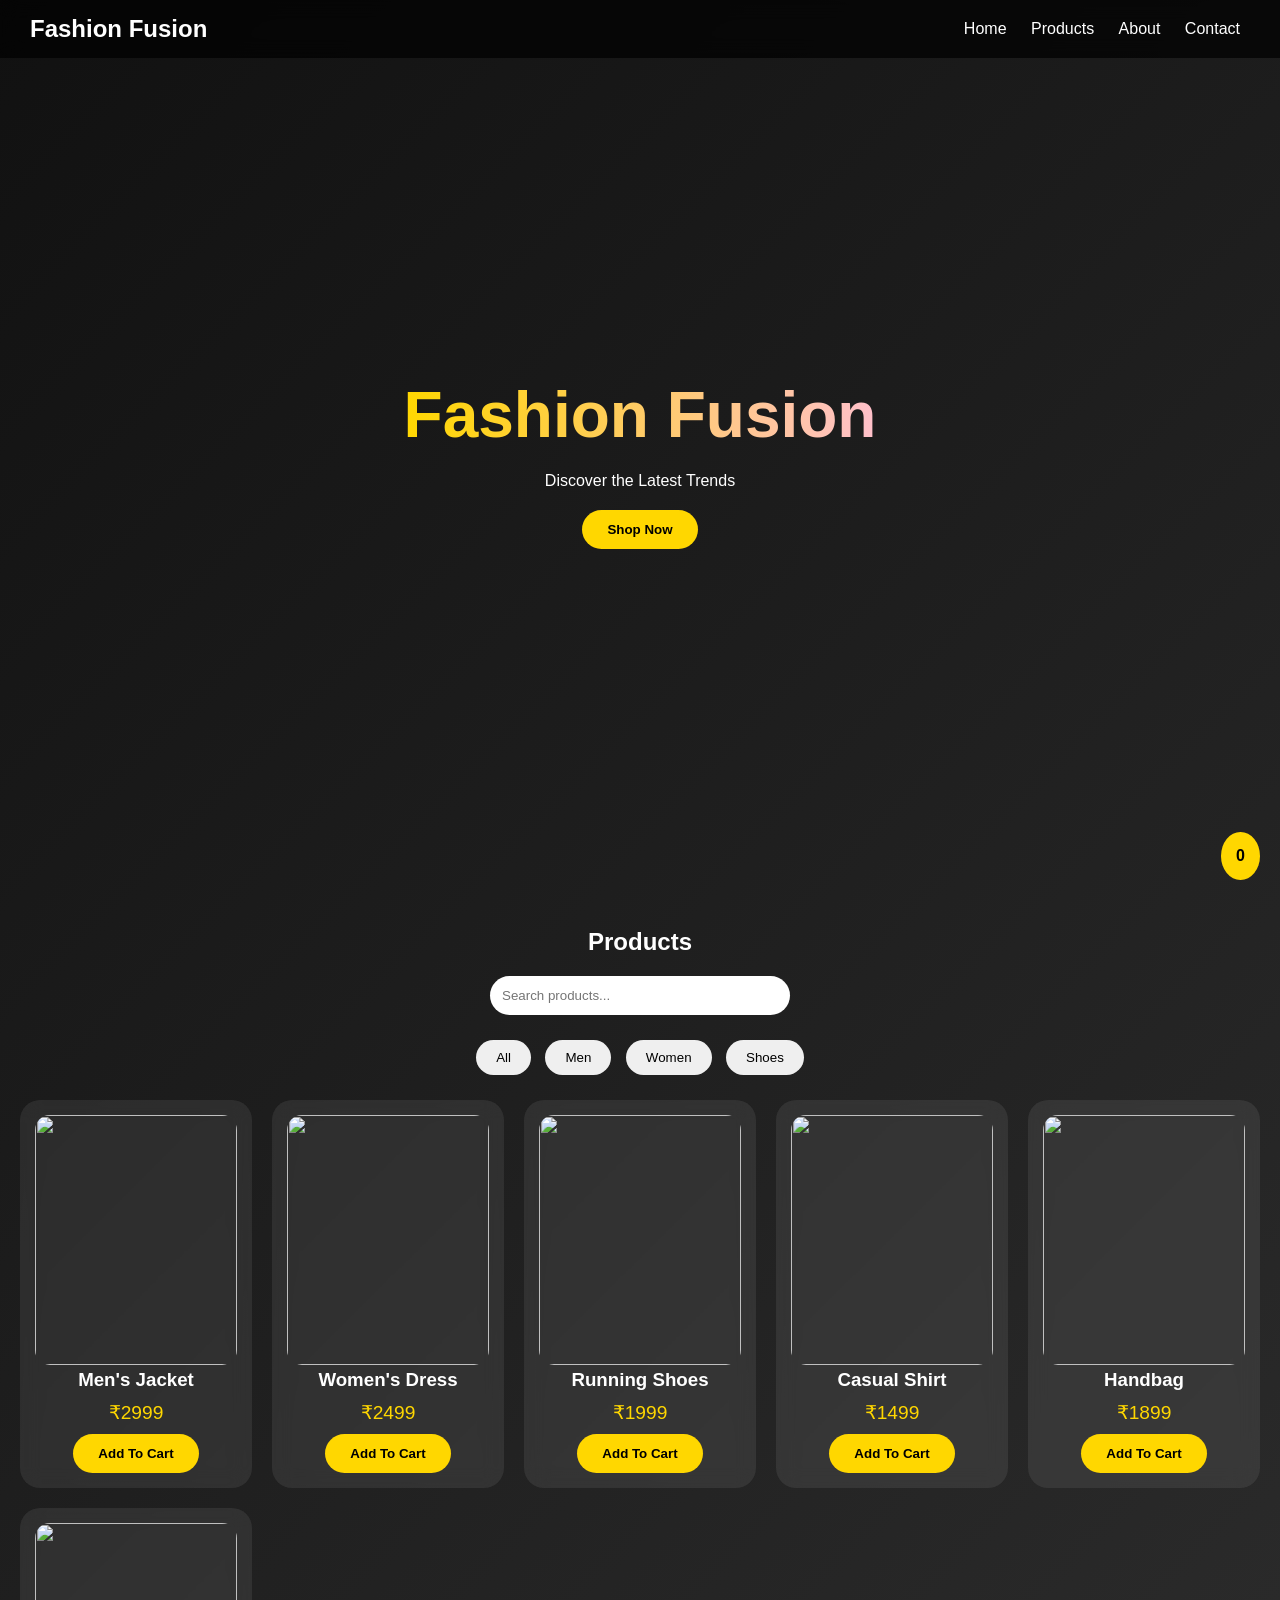
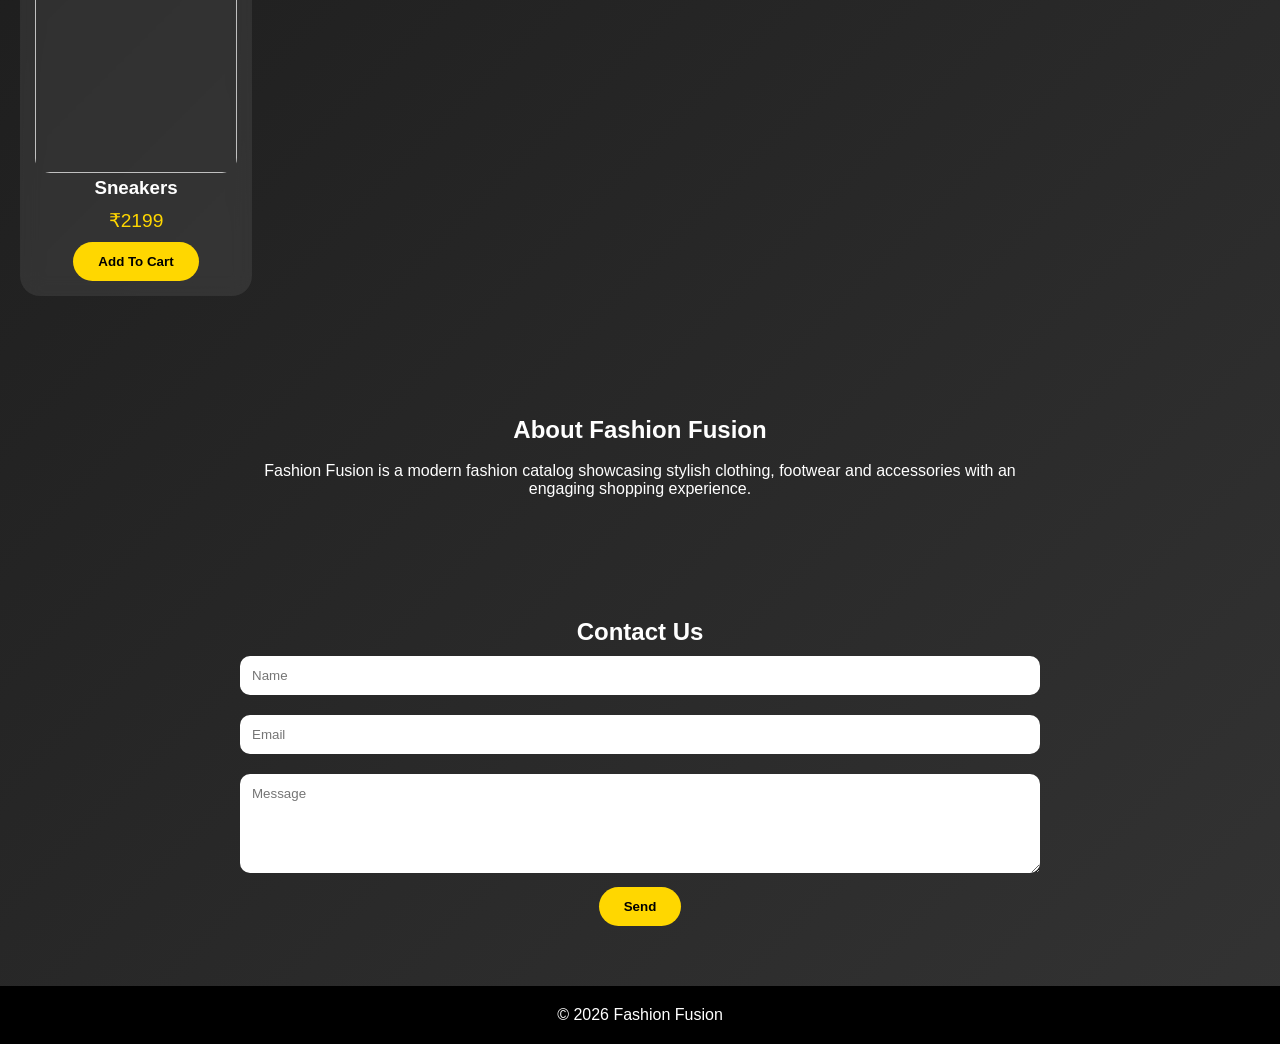
==== index.html @ df08735a "Add initial HTML structure for Fashion Fusion site" ====
<!DOCTYPE html>
<html lang="en">
<head>
<meta charset="UTF-8">
<meta name="viewport" content="width=device-width,initial-scale=1.0">
<title>Fashion Fusion</title>
<style>
*{margin:0;padding:0;box-sizing:border-box;font-family:Segoe UI,sans-serif}
body{
background:linear-gradient(135deg,#111,#222,#333);
color:#fff;
overflow-x:hidden;
}
nav{
position:sticky;top:0;
display:flex;justify-content:space-between;align-items:center;
padding:15px 30px;
background:rgba(0,0,0,.7);
backdrop-filter:blur(10px);
z-index:100;
}
nav a{
color:#fff;text-decoration:none;margin:0 10px;
transition:.3s;
}
nav a:hover{color:gold}
.hero{
height:90vh;
display:flex;
flex-direction:column;
justify-content:center;
align-items:center;
text-align:center;
animation:fadeIn 1s;
}
.hero h1{
font-size:4rem;
background:linear-gradient(to right,gold,pink);
-webkit-background-clip:text;
-webkit-text-fill-color:transparent;
}
.hero p{margin:20px}
.btn{
padding:12px 25px;
border:none;
border-radius:25px;
cursor:pointer;
background:gold;
font-weight:bold;
transition:.3s;
}
.btn:hover{
transform:scale(1.08);
}
section{
padding:60px 20px;
}
.search{
display:flex;
justify-content:center;
margin-bottom:20px;
}
.search input{
padding:12px;
width:300px;
border:none;
border-radius:20px;
}
.filters{
text-align:center;
margin-bottom:20px;
}
.filters button{
margin:5px;
padding:10px 20px;
border:none;
border-radius:20px;
cursor:pointer;
}
.grid{
display:grid;
grid-template-columns:repeat(auto-fit,minmax(220px,1fr));
gap:20px;
}
.card{
background:rgba(255,255,255,.08);
backdrop-filter:blur(10px);
padding:15px;
border-radius:20px;
text-align:center;
transition:.4s;
}
.card:hover{
transform:translateY(-10px) scale(1.03);
}
.card img{
width:100%;
height:250px;
object-fit:cover;
border-radius:15px;
}
.price{
color:gold;
font-size:1.2rem;
margin:10px 0;
}
.cart{
position:fixed;
right:20px;
bottom:20px;
background:gold;
color:#000;
padding:15px;
border-radius:50%;
font-weight:bold;
}
.about,.contact{
max-width:800px;
margin:auto;
text-align:center;
}
.contact input,.contact textarea{
width:100%;
padding:12px;
margin:10px 0;
border:none;
border-radius:10px;
}
footer{
text-align:center;
padding:20px;
background:#000;
}
@keyframes fadeIn{
from{opacity:0;transform:translateY(50px)}
to{opacity:1;transform:translateY(0)}
}
</style>
</head>
<body>

<nav>
<h2>Fashion Fusion</h2>
<div>
<a href="#home">Home</a>
<a href="#products">Products</a>
<a href="#about">About</a>
<a href="#contact">Contact</a>
</div>
</nav>

<section class="hero" id="home">
<h1>Fashion Fusion</h1>
<p>Discover the Latest Trends</p>
<a href="#products"><button class="btn">Shop Now</button></a>
</section>

<section id="products">
<h2 style="text-align:center;margin-bottom:20px">Products</h2>

<div class="search">
<input id="search" placeholder="Search products...">
</div>

<div class="filters">
<button onclick="filterProducts('all')">All</button>
<button onclick="filterProducts('Men')">Men</button>
<button onclick="filterProducts('Women')">Women</button>
<button onclick="filterProducts('Shoes')">Shoes</button>
</div>

<div class="grid" id="productGrid"></div>
</section>

<section id="about">
<div class="about">
<h2>About Fashion Fusion</h2>
<br>
<p>
Fashion Fusion is a modern fashion catalog showcasing stylish clothing,
footwear and accessories with an engaging shopping experience.
</p>
</div>
</section>

<section id="contact">
<div class="contact">
<h2>Contact Us</h2>
<input placeholder="Name">
<input placeholder="Email">
<textarea rows="5" placeholder="Message"></textarea>
<button class="btn">Send</button>
</div>
</section>

<div class="cart" id="cartCount">0</div>

<footer>
© 2026 Fashion Fusion
</footer>

<script>
const products=[
{
name:"Men's Jacket",
category:"Men",
price:2999,
image:"https://images.unsplash.com/photo-1521572163474-6864f9cf17ab?w=500"
},
{
name:"Women's Dress",
category:"Women",
price:2499,
image:"https://images.unsplash.com/photo-1496747611176-843222e1e57c?w=500"
},
{
name:"Running Shoes",
category:"Shoes",
price:1999,
image:"https://images.unsplash.com/photo-1542291026-7eec264c27ff?w=500"
},
{
name:"Casual Shirt",
category:"Men",
price:1499,
image:"https://images.unsplash.com/photo-1602810318383-e386cc2a3ccf?w=500"
},
{
name:"Handbag",
category:"Women",
price:1899,
image:"https://images.unsplash.com/photo-1584917865442-de89df76afd3?w=500"
},
{
name:"Sneakers",
category:"Shoes",
price:2199,
image:"https://images.unsplash.com/photo-1549298916-b41d501d3772?w=500"
}
];

let cart=0;

function displayProducts(data){
const grid=document.getElementById("productGrid");
grid.innerHTML="";

data.forEach(p=>{
grid.innerHTML+=`
<div class="card">
<img src="${p.image}" loading="lazy">
<h3>${p.name}</h3>
<div class="price">₹${p.price}</div>
<button class="btn" onclick="addCart()">Add To Cart</button>
</div>
`;
});
}

function filterProducts(cat){
if(cat==="all"){
displayProducts(products);
return;
}
displayProducts(products.filter(p=>p.category===cat));
}

function addCart(){
cart++;
document.getElementById("cartCount").innerText=cart;
}

document.getElementById("search").addEventListener("input",e=>{
const value=e.target.value.toLowerCase();
displayProducts(
products.filter(p=>
p.name.toLowerCase().includes(value)
)
);
});

displayProducts(products);
</script>

</body>
</html>
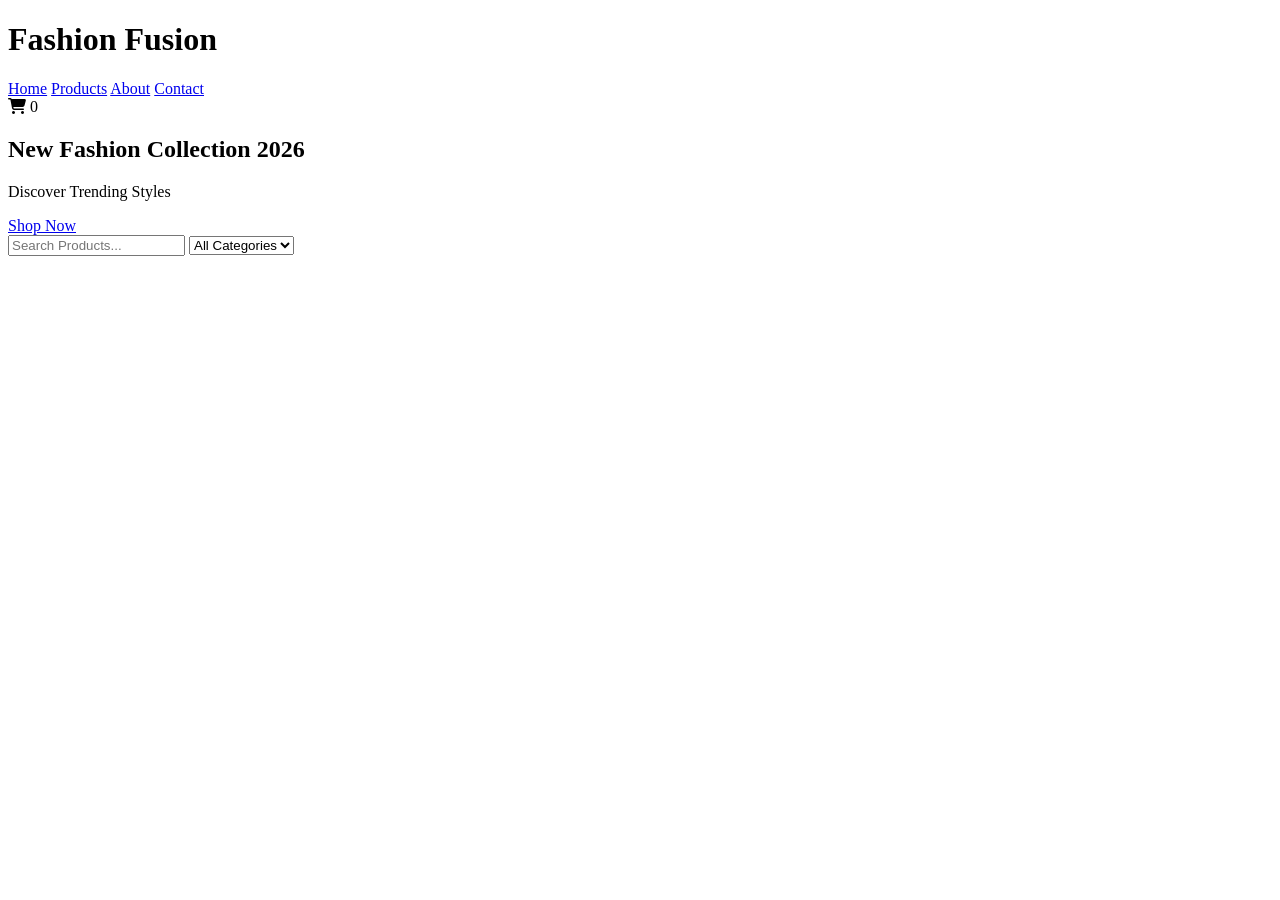
==== commit a9207390: "Refactor index.html structure and styles" ====
--- a/index.html
+++ b/index.html
@@ -2,285 +2,57 @@
 <html lang="en">
 <head>
 <meta charset="UTF-8">
-<meta name="viewport" content="width=device-width,initial-scale=1.0">
+<meta name="viewport" content="width=device-width, initial-scale=1.0">
 <title>Fashion Fusion</title>
-<style>
-*{margin:0;padding:0;box-sizing:border-box;font-family:Segoe UI,sans-serif}
-body{
-background:linear-gradient(135deg,#111,#222,#333);
-color:#fff;
-overflow-x:hidden;
-}
-nav{
-position:sticky;top:0;
-display:flex;justify-content:space-between;align-items:center;
-padding:15px 30px;
-background:rgba(0,0,0,.7);
-backdrop-filter:blur(10px);
-z-index:100;
-}
-nav a{
-color:#fff;text-decoration:none;margin:0 10px;
-transition:.3s;
-}
-nav a:hover{color:gold}
-.hero{
-height:90vh;
-display:flex;
-flex-direction:column;
-justify-content:center;
-align-items:center;
-text-align:center;
-animation:fadeIn 1s;
-}
-.hero h1{
-font-size:4rem;
-background:linear-gradient(to right,gold,pink);
--webkit-background-clip:text;
--webkit-text-fill-color:transparent;
-}
-.hero p{margin:20px}
-.btn{
-padding:12px 25px;
-border:none;
-border-radius:25px;
-cursor:pointer;
-background:gold;
-font-weight:bold;
-transition:.3s;
-}
-.btn:hover{
-transform:scale(1.08);
-}
-section{
-padding:60px 20px;
-}
-.search{
-display:flex;
-justify-content:center;
-margin-bottom:20px;
-}
-.search input{
-padding:12px;
-width:300px;
-border:none;
-border-radius:20px;
-}
-.filters{
-text-align:center;
-margin-bottom:20px;
-}
-.filters button{
-margin:5px;
-padding:10px 20px;
-border:none;
-border-radius:20px;
-cursor:pointer;
-}
-.grid{
-display:grid;
-grid-template-columns:repeat(auto-fit,minmax(220px,1fr));
-gap:20px;
-}
-.card{
-background:rgba(255,255,255,.08);
-backdrop-filter:blur(10px);
-padding:15px;
-border-radius:20px;
-text-align:center;
-transition:.4s;
-}
-.card:hover{
-transform:translateY(-10px) scale(1.03);
-}
-.card img{
-width:100%;
-height:250px;
-object-fit:cover;
-border-radius:15px;
-}
-.price{
-color:gold;
-font-size:1.2rem;
-margin:10px 0;
-}
-.cart{
-position:fixed;
-right:20px;
-bottom:20px;
-background:gold;
-color:#000;
-padding:15px;
-border-radius:50%;
-font-weight:bold;
-}
-.about,.contact{
-max-width:800px;
-margin:auto;
-text-align:center;
-}
-.contact input,.contact textarea{
-width:100%;
-padding:12px;
-margin:10px 0;
-border:none;
-border-radius:10px;
-}
-footer{
-text-align:center;
-padding:20px;
-background:#000;
-}
-@keyframes fadeIn{
-from{opacity:0;transform:translateY(50px)}
-to{opacity:1;transform:translateY(0)}
-}
-</style>
+
+<link rel="stylesheet" href="css/style.css">
+
+<link href="https://cdnjs.cloudflare.com/ajax/libs/font-awesome/6.5.1/css/all.min.css" rel="stylesheet">
 </head>
 <body>
 
-<nav>
-<h2>Fashion Fusion</h2>
-<div>
-<a href="#home">Home</a>
-<a href="#products">Products</a>
-<a href="#about">About</a>
-<a href="#contact">Contact</a>
-</div>
-</nav>
+<header>
+    <div class="logo">
+        <h1>Fashion Fusion</h1>
+    </div>
 
-<section class="hero" id="home">
-<h1>Fashion Fusion</h1>
-<p>Discover the Latest Trends</p>
-<a href="#products"><button class="btn">Shop Now</button></a>
+    <nav>
+        <a href="#">Home</a>
+        <a href="#products">Products</a>
+        <a href="#">About</a>
+        <a href="#">Contact</a>
+    </nav>
+
+    <div class="cart">
+        <i class="fas fa-shopping-cart"></i>
+        <span id="cart-count">0</span>
+    </div>
+</header>
+
+<section class="hero">
+    <div class="hero-content">
+        <h2>New Fashion Collection 2026</h2>
+        <p>Discover Trending Styles</p>
+        <a href="#products" class="btn">Shop Now</a>
+    </div>
+</section>
+
+<section class="filters">
+    <input type="text" id="search" placeholder="Search Products...">
+
+    <select id="category">
+        <option value="all">All Categories</option>
+        <option value="Dress">Dress</option>
+        <option value="Accessories">Accessories</option>
+        <option value="Makeup">Makeup</option>
+        <option value="Shoes">Shoes</option>
+    </select>
 </section>
 
 <section id="products">
-<h2 style="text-align:center;margin-bottom:20px">Products</h2>
-
-<div class="search">
-<input id="search" placeholder="Search products...">
-</div>
-
-<div class="filters">
-<button onclick="filterProducts('all')">All</button>
-<button onclick="filterProducts('Men')">Men</button>
-<button onclick="filterProducts('Women')">Women</button>
-<button onclick="filterProducts('Shoes')">Shoes</button>
-</div>
-
-<div class="grid" id="productGrid"></div>
+    <div class="product-container" id="product-container"></div>
 </section>
 
-<section id="about">
-<div class="about">
-<h2>About Fashion Fusion</h2>
-<br>
-<p>
-Fashion Fusion is a modern fashion catalog showcasing stylish clothing,
-footwear and accessories with an engaging shopping experience.
-</p>
-</div>
-</section>
-
-<section id="contact">
-<div class="contact">
-<h2>Contact Us</h2>
-<input placeholder="Name">
-<input placeholder="Email">
-<textarea rows="5" placeholder="Message"></textarea>
-<button class="btn">Send</button>
-</div>
-</section>
-
-<div class="cart" id="cartCount">0</div>
-
-<footer>
-© 2026 Fashion Fusion
-</footer>
-
-<script>
-const products=[
-{
-name:"Men's Jacket",
-category:"Men",
-price:2999,
-image:"https://images.unsplash.com/photo-1521572163474-6864f9cf17ab?w=500"
-},
-{
-name:"Women's Dress",
-category:"Women",
-price:2499,
-image:"https://images.unsplash.com/photo-1496747611176-843222e1e57c?w=500"
-},
-{
-name:"Running Shoes",
-category:"Shoes",
-price:1999,
-image:"https://images.unsplash.com/photo-1542291026-7eec264c27ff?w=500"
-},
-{
-name:"Casual Shirt",
-category:"Men",
-price:1499,
-image:"https://images.unsplash.com/photo-1602810318383-e386cc2a3ccf?w=500"
-},
-{
-name:"Handbag",
-category:"Women",
-price:1899,
-image:"https://images.unsplash.com/photo-1584917865442-de89df76afd3?w=500"
-},
-{
-name:"Sneakers",
-category:"Shoes",
-price:2199,
-image:"https://images.unsplash.com/photo-1549298916-b41d501d3772?w=500"
-}
-];
-
-let cart=0;
-
-function displayProducts(data){
-const grid=document.getElementById("productGrid");
-grid.innerHTML="";
-
-data.forEach(p=>{
-grid.innerHTML+=`
-<div class="card">
-<img src="${p.image}" loading="lazy">
-<h3>${p.name}</h3>
-<div class="price">₹${p.price}</div>
-<button class="btn" onclick="addCart()">Add To Cart</button>
-</div>
-`;
-});
-}
-
-function filterProducts(cat){
-if(cat==="all"){
-displayProducts(products);
-return;
-}
-displayProducts(products.filter(p=>p.category===cat));
-}
-
-function addCart(){
-cart++;
-document.getElementById("cartCount").innerText=cart;
-}
-
-document.getElementById("search").addEventListener("input",e=>{
-const value=e.target.value.toLowerCase();
-displayProducts(
-products.filter(p=>
-p.name.toLowerCase().includes(value)
-)
-);
-});
-
-displayProducts(products);
-</script>
-
+<script src="js/products.js"></script>
 </body>
 </html>
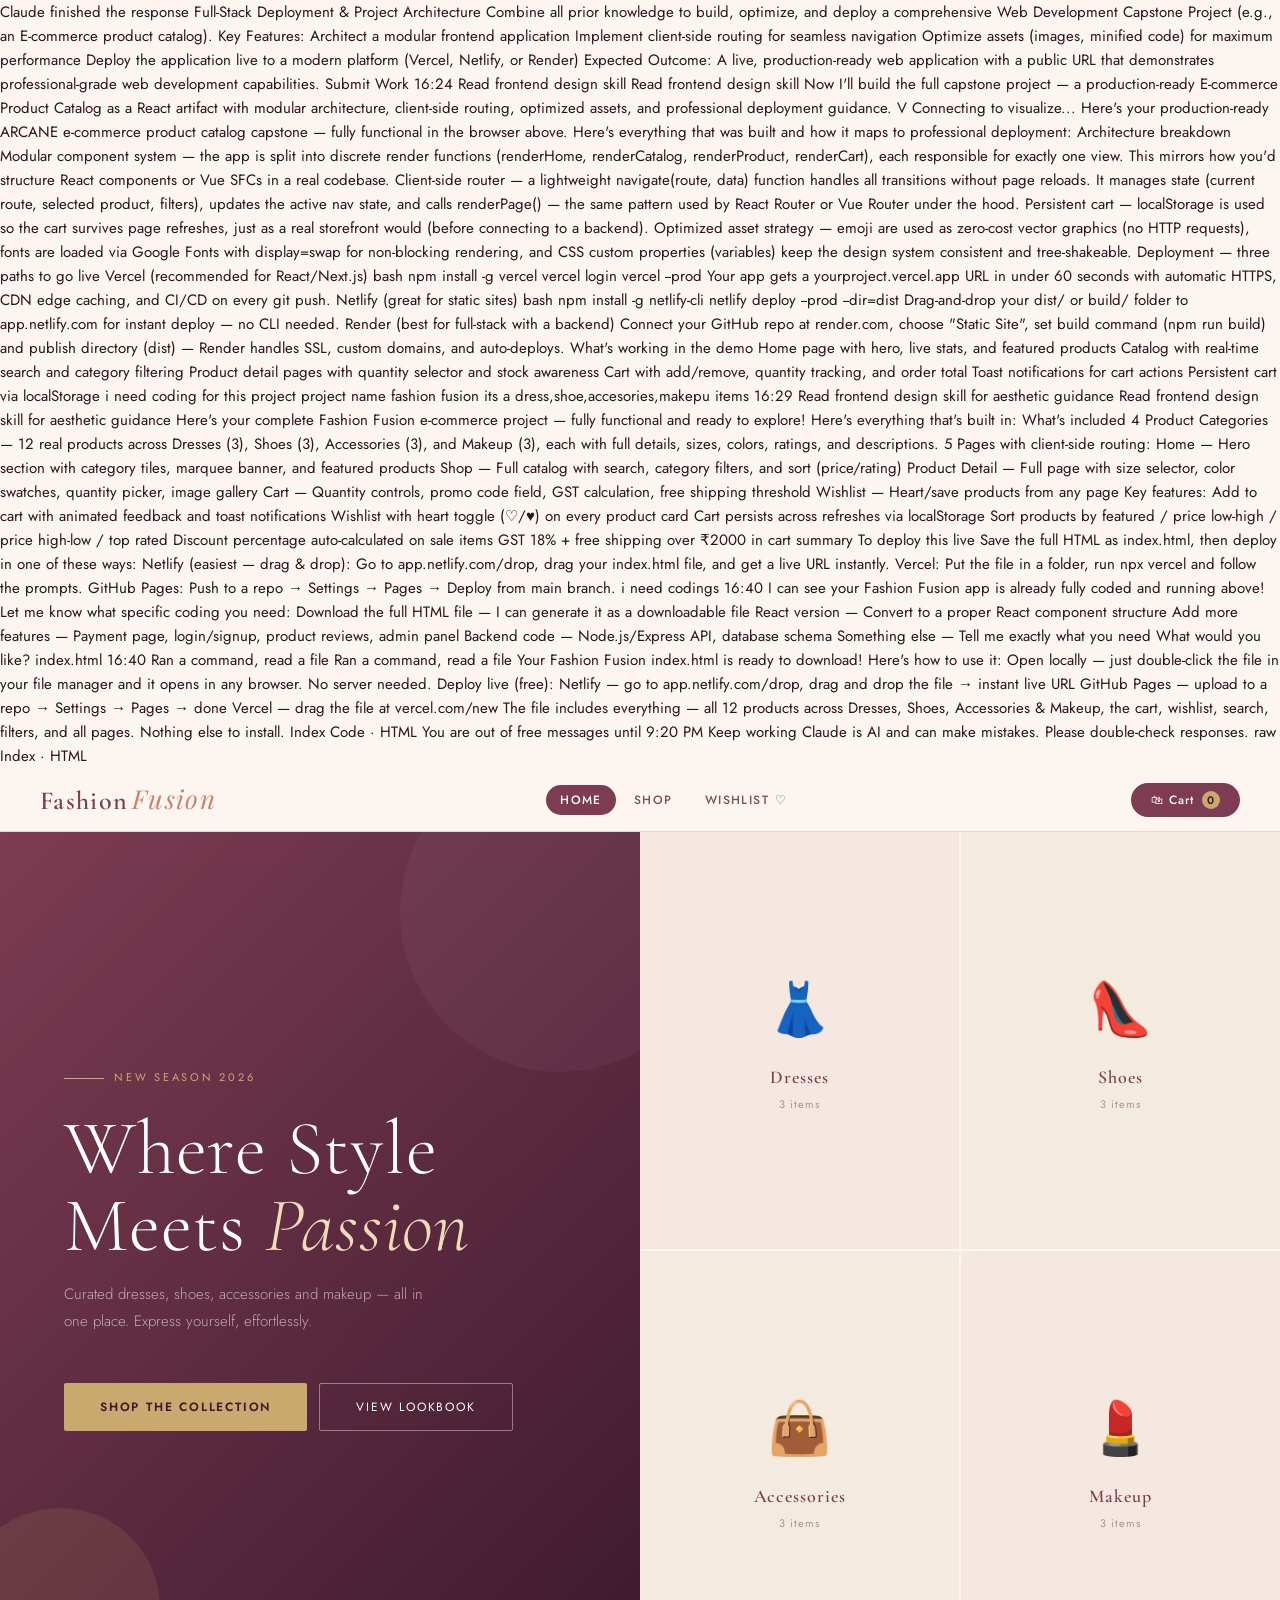
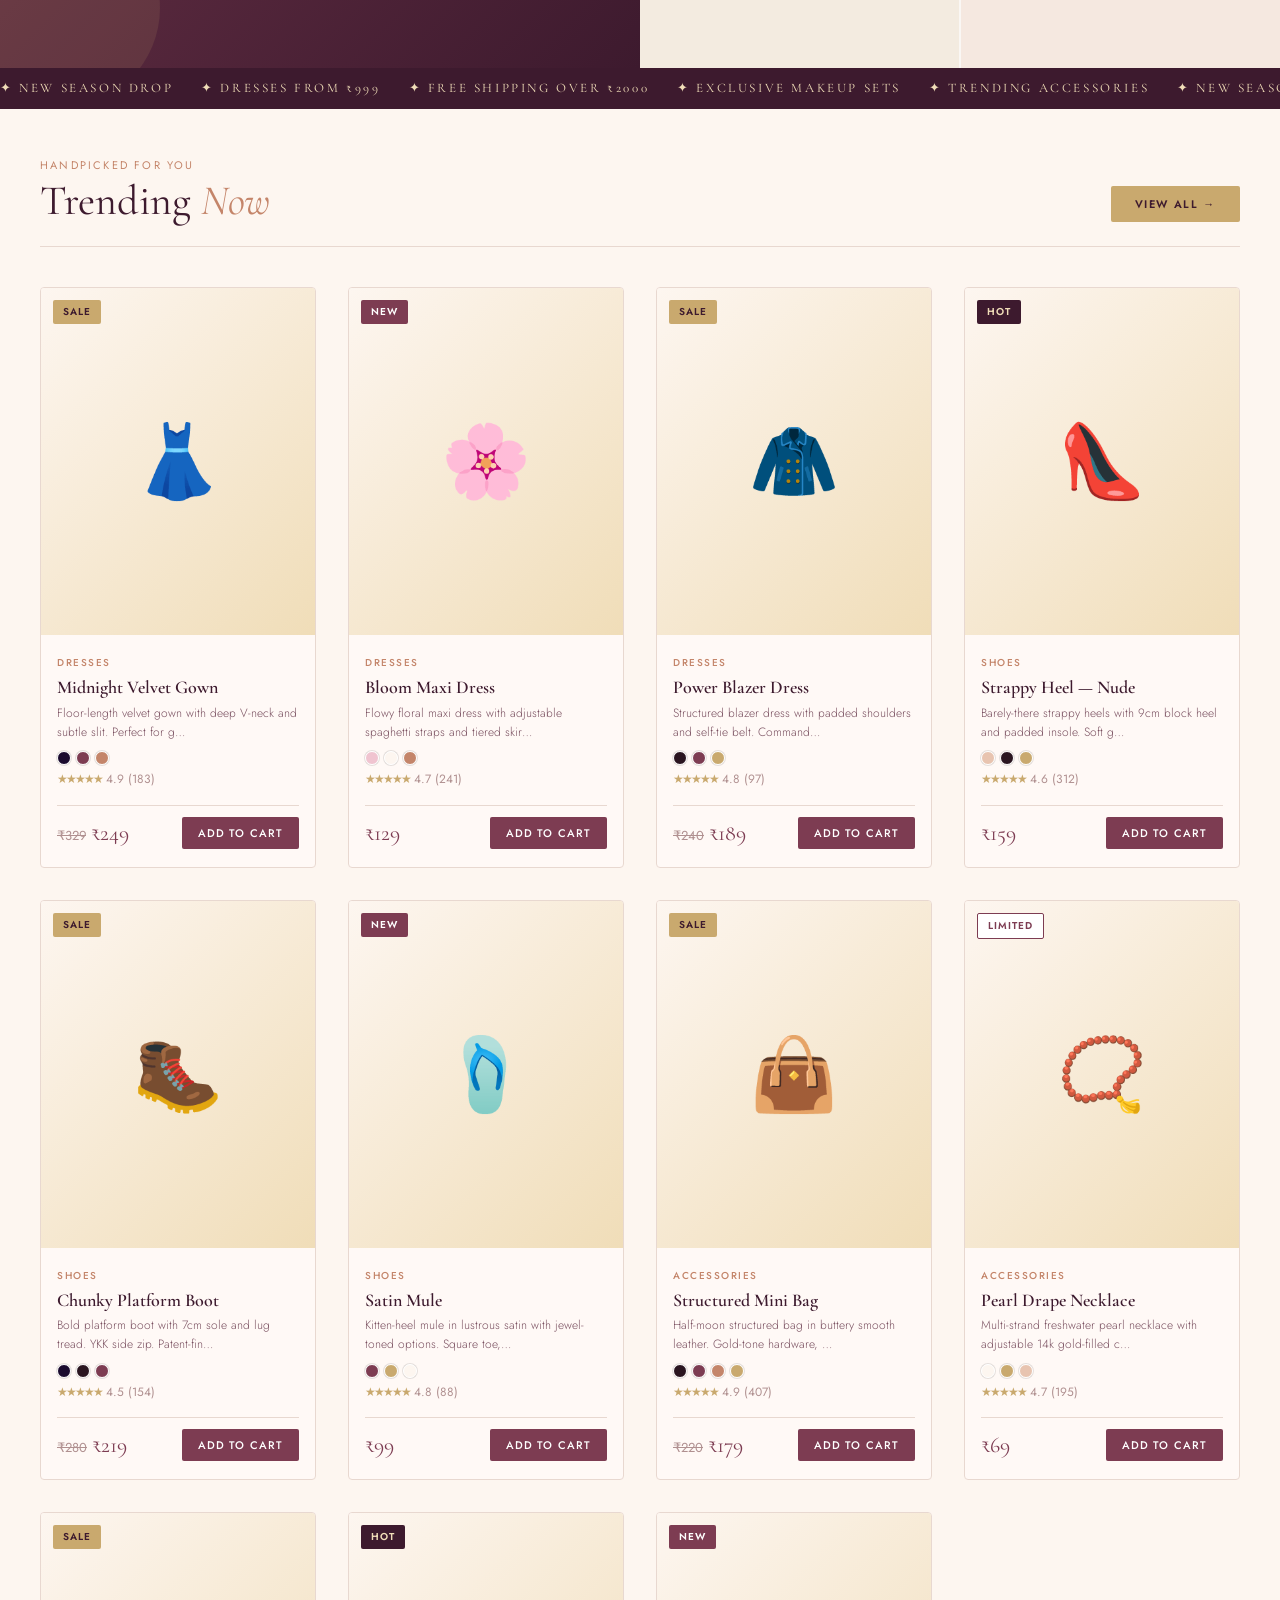
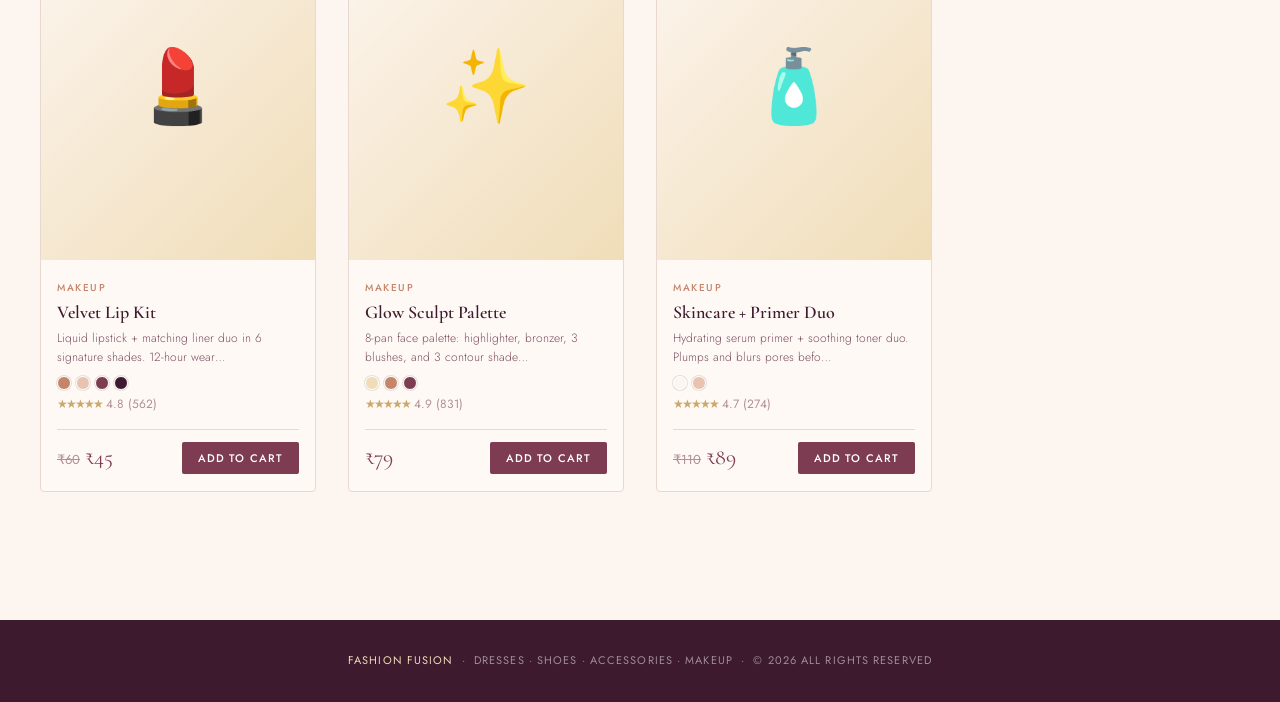
==== commit 4a60fa24: "Update print statement from 'Hello' to 'Goodbye'" ====
--- a/index.html
+++ b/index.html
@@ -1,58 +1,750 @@
+
+Claude finished the response
+Full-Stack Deployment & Project Architecture
+Combine all prior knowledge to build, optimize, and deploy a comprehensive Web Development Capstone Project (e.g., an E-commerce product catalog).
+Key Features:
+
+Architect a modular frontend application
+Implement client-side routing for seamless navigation
+Optimize assets (images, minified code) for maximum performance
+Deploy the application live to a modern platform (Vercel, Netlify, or Render) Expected Outcome: A live, production-ready web application with a public URL that demonstrates professional-grade web development capabilities. Submit Work
+16:24
+
+Read frontend design skill
+Read frontend design skill
+Now I'll build the full capstone project — a production-ready E-commerce Product Catalog as a React artifact with modular architecture, client-side routing, optimized assets, and professional deployment guidance.
+
+V
+
+Connecting to visualize...
+Here's your production-ready ARCANE e-commerce product catalog capstone — fully functional in the browser above. Here's everything that was built and how it maps to professional deployment:
+
+Architecture breakdown
+Modular component system — the app is split into discrete render functions (renderHome, renderCatalog, renderProduct, renderCart), each responsible for exactly one view. This mirrors how you'd structure React components or Vue SFCs in a real codebase.
+
+Client-side router — a lightweight navigate(route, data) function handles all transitions without page reloads. It manages state (current route, selected product, filters), updates the active nav state, and calls renderPage() — the same pattern used by React Router or Vue Router under the hood.
+
+Persistent cart — localStorage is used so the cart survives page refreshes, just as a real storefront would (before connecting to a backend).
+
+Optimized asset strategy — emoji are used as zero-cost vector graphics (no HTTP requests), fonts are loaded via Google Fonts with display=swap for non-blocking rendering, and CSS custom properties (variables) keep the design system consistent and tree-shakeable.
+
+Deployment — three paths to go live
+Vercel (recommended for React/Next.js)
+
+bash
+npm install -g vercel
+vercel login
+vercel --prod
+Your app gets a yourproject.vercel.app URL in under 60 seconds with automatic HTTPS, CDN edge caching, and CI/CD on every git push.
+
+Netlify (great for static sites)
+
+bash
+npm install -g netlify-cli
+netlify deploy --prod --dir=dist
+Drag-and-drop your dist/ or build/ folder to app.netlify.com for instant deploy — no CLI needed.
+
+Render (best for full-stack with a backend) Connect your GitHub repo at render.com, choose "Static Site", set build command (npm run build) and publish directory (dist) — Render handles SSL, custom domains, and auto-deploys.
+
+What's working in the demo
+Home page with hero, live stats, and featured products
+Catalog with real-time search and category filtering
+Product detail pages with quantity selector and stock awareness
+Cart with add/remove, quantity tracking, and order total
+Toast notifications for cart actions
+Persistent cart via localStorage
+i need coding for this project project name fashion fusion its a dress,shoe,accesories,makepu items
+
+16:29
+
+Read frontend design skill for aesthetic guidance
+Read frontend design skill for aesthetic guidance
+
+
+Here's your complete Fashion Fusion e-commerce project — fully functional and ready to explore! Here's everything that's built in:
+
+What's included
+4 Product Categories — 12 real products across Dresses (3), Shoes (3), Accessories (3), and Makeup (3), each with full details, sizes, colors, ratings, and descriptions.
+
+5 Pages with client-side routing:
+
+Home — Hero section with category tiles, marquee banner, and featured products
+Shop — Full catalog with search, category filters, and sort (price/rating)
+Product Detail — Full page with size selector, color swatches, quantity picker, image gallery
+Cart — Quantity controls, promo code field, GST calculation, free shipping threshold
+Wishlist — Heart/save products from any page
+Key features:
+
+Add to cart with animated feedback and toast notifications
+Wishlist with heart toggle (♡/♥) on every product card
+Cart persists across refreshes via localStorage
+Sort products by featured / price low-high / price high-low / top rated
+Discount percentage auto-calculated on sale items
+GST 18% + free shipping over ₹2000 in cart summary
+To deploy this live
+Save the full HTML as index.html, then deploy in one of these ways:
+
+Netlify (easiest — drag & drop): Go to app.netlify.com/drop, drag your index.html file, and get a live URL instantly.
+
+Vercel: Put the file in a folder, run npx vercel and follow the prompts.
+
+GitHub Pages: Push to a repo → Settings → Pages → Deploy from main branch.
+
+i need codings
+
+16:40
+I can see your Fashion Fusion app is already fully coded and running above! Let me know what specific coding you need:
+
+Download the full HTML file — I can generate it as a downloadable file
+React version — Convert to a proper React component structure
+Add more features — Payment page, login/signup, product reviews, admin panel
+Backend code — Node.js/Express API, database schema
+Something else — Tell me exactly what you need
+What would you like?
+
+index.html
+
+16:40
+
+Ran a command, read a file
+Ran a command, read a file
+Your Fashion Fusion index.html is ready to download! Here's how to use it:
+
+Open locally — just double-click the file in your file manager and it opens in any browser. No server needed.
+
+Deploy live (free):
+
+Netlify — go to app.netlify.com/drop, drag and drop the file → instant live URL
+GitHub Pages — upload to a repo → Settings → Pages → done
+Vercel — drag the file at vercel.com/new
+The file includes everything — all 12 products across Dresses, Shoes, Accessories & Makeup, the cart, wishlist, search, filters, and all pages. Nothing else to install.
+
+
+Index
+Code · HTML 
+
+You are out of free messages until 9:20 PM
+Keep working
+
+
+
+
+Claude is AI and can make mistakes. Please double-check responses.
+
+
+raw
+Index · HTML
 <!DOCTYPE html>
 <html lang="en">
 <head>
-<meta charset="UTF-8">
-<meta name="viewport" content="width=device-width, initial-scale=1.0">
+<meta charset="UTF-8"/>
+<meta name="viewport" content="width=device-width,initial-scale=1"/>
 <title>Fashion Fusion</title>
-
-<link rel="stylesheet" href="css/style.css">
-
-<link href="https://cdnjs.cloudflare.com/ajax/libs/font-awesome/6.5.1/css/all.min.css" rel="stylesheet">
+<link href="https://fonts.googleapis.com/css2?family=Cormorant+Garamond:ital,wght@0,300;0,400;0,600;1,300;1,400&family=Jost:wght@300;400;500;600&family=Playfair+Display:ital@1&display=swap" rel="stylesheet"/>
+<style>
+*,*::before,*::after{box-sizing:border-box;margin:0;padding:0}
+:root{
+  --blush:#fdf6f0;
+  --rose:#e8c4b0;
+  --deep-rose:#c4856a;
+  --wine:#7d3c52;
+  --plum:#3d1a2e;
+  --gold:#c9a96e;
+  --gold-light:#f0ddb8;
+  --ivory:#faf7f4;
+  --text:#2a1520;
+  --text2:#7a5060;
+  --text3:#b09090;
+  --border:#e8d8d0;
+  --surface:#fff9f6;
+  --font-display:'Cormorant Garamond',serif;
+  --font-body:'Jost',sans-serif;
+  --font-italic:'Playfair Display',serif;
+}
+html{scroll-behavior:smooth}
+body{background:var(--blush);color:var(--text);font-family:var(--font-body);font-size:15px;line-height:1.6;min-height:100vh;overflow-x:hidden}
+::-webkit-scrollbar{width:6px}
+::-webkit-scrollbar-track{background:var(--blush)}
+::-webkit-scrollbar-thumb{background:var(--rose);border-radius:3px}
+ 
+/* TOPBAR */
+.topbar{position:sticky;top:0;z-index:200;background:rgba(253,246,240,0.95);backdrop-filter:blur(16px);border-bottom:1px solid var(--border);display:flex;align-items:center;justify-content:space-between;padding:0 2.5rem;height:64px}
+.logo{font-family:var(--font-display);font-size:26px;font-weight:600;color:var(--wine);cursor:pointer;letter-spacing:0.05em;display:flex;align-items:baseline;gap:4px}
+.logo em{font-family:var(--font-italic);font-style:italic;font-weight:400;color:var(--deep-rose)}
+.nav{display:flex;gap:4px}
+.nav-btn{background:none;border:none;color:var(--text2);font-family:var(--font-body);font-size:12px;letter-spacing:0.12em;text-transform:uppercase;padding:6px 14px;cursor:pointer;border-radius:20px;transition:all 0.2s;font-weight:500}
+.nav-btn:hover,.nav-btn.active{background:var(--wine);color:#fff}
+.topbar-right{display:flex;align-items:center;gap:12px}
+.cart-pill{background:var(--wine);color:#fff;border:none;border-radius:24px;padding:8px 20px;font-family:var(--font-body);font-size:12px;font-weight:500;cursor:pointer;letter-spacing:0.08em;display:flex;align-items:center;gap:8px;transition:background 0.2s}
+.cart-pill:hover{background:var(--plum)}
+.cart-pill .badge{background:var(--gold);color:var(--plum);border-radius:50%;width:18px;height:18px;font-size:11px;display:flex;align-items:center;justify-content:center;font-weight:600}
+ 
+/* PAGE TRANSITIONS */
+.page{animation:fadeUp 0.4s ease both}
+@keyframes fadeUp{from{opacity:0;transform:translateY(18px)}to{opacity:1;transform:translateY(0)}}
+ 
+/* HERO */
+.hero{min-height:calc(100vh - 64px);display:grid;grid-template-columns:1fr 1fr;overflow:hidden;position:relative}
+.hero-left{background:linear-gradient(135deg,var(--wine) 0%,var(--plum) 100%);display:flex;flex-direction:column;justify-content:center;padding:5rem 4rem;position:relative;overflow:hidden}
+.hero-left::before{content:'';position:absolute;top:-80px;right:-80px;width:320px;height:320px;border-radius:50%;background:rgba(255,255,255,0.04)}
+.hero-left::after{content:'';position:absolute;bottom:-40px;left:-40px;width:200px;height:200px;border-radius:50%;background:rgba(201,169,110,0.12)}
+.hero-season{font-family:var(--font-body);font-size:11px;letter-spacing:0.25em;text-transform:uppercase;color:var(--gold);margin-bottom:1.5rem;display:flex;align-items:center;gap:10px}
+.hero-season::before{content:'';width:40px;height:1px;background:var(--gold);display:inline-block}
+.hero h1{font-family:var(--font-display);font-size:clamp(52px,6vw,88px);font-weight:300;color:#fff;line-height:1.0;letter-spacing:0.01em;margin-bottom:1rem}
+.hero h1 em{font-style:italic;color:var(--gold-light)}
+.hero-sub{font-size:15px;color:rgba(255,255,255,0.6);font-weight:300;max-width:380px;margin-bottom:3rem;line-height:1.8}
+.hero-actions{display:flex;gap:12px;flex-wrap:wrap}
+.btn-wine{background:var(--gold);color:var(--plum);border:none;border-radius:2px;padding:14px 36px;font-family:var(--font-body);font-size:12px;letter-spacing:0.15em;text-transform:uppercase;cursor:pointer;font-weight:600;transition:opacity 0.2s}
+.btn-wine:hover{opacity:0.85}
+.btn-outline-white{background:none;color:#fff;border:1px solid rgba(255,255,255,0.4);border-radius:2px;padding:14px 36px;font-family:var(--font-body);font-size:12px;letter-spacing:0.15em;text-transform:uppercase;cursor:pointer;transition:all 0.2s}
+.btn-outline-white:hover{background:rgba(255,255,255,0.08)}
+.hero-right{background:var(--ivory);display:grid;grid-template-columns:1fr 1fr;grid-template-rows:1fr 1fr;gap:2px;overflow:hidden}
+.hero-tile{display:flex;flex-direction:column;align-items:center;justify-content:center;padding:2rem;cursor:pointer;transition:background 0.3s;text-align:center;position:relative;overflow:hidden}
+.hero-tile:hover{background:var(--gold-light)}
+.tile-emoji{font-size:52px;margin-bottom:12px;transition:transform 0.3s}
+.hero-tile:hover .tile-emoji{transform:scale(1.12) rotate(-4deg)}
+.tile-label{font-family:var(--font-display);font-size:18px;font-weight:600;color:var(--wine);letter-spacing:0.05em}
+.tile-count{font-size:11px;color:var(--text3);font-family:var(--font-body);letter-spacing:0.08em;margin-top:4px}
+.hero-tile:nth-child(1){background:rgba(232,196,176,0.3)}
+.hero-tile:nth-child(2){background:rgba(201,169,110,0.15)}
+.hero-tile:nth-child(3){background:rgba(201,169,110,0.15)}
+.hero-tile:nth-child(4){background:rgba(232,196,176,0.3)}
+.hero-marquee{grid-column:1/-1;background:var(--plum);color:var(--gold-light);font-family:var(--font-display);font-size:13px;letter-spacing:0.2em;text-transform:uppercase;padding:10px 0;overflow:hidden;white-space:nowrap}
+.marquee-inner{display:inline-block;animation:marquee 18s linear infinite}
+@keyframes marquee{0%{transform:translateX(0)}100%{transform:translateX(-50%)}}
+ 
+/* CATALOG */
+.catalog-wrap{padding:3rem 2.5rem;max-width:1300px;margin:0 auto}
+.section-header{display:flex;align-items:flex-end;justify-content:space-between;margin-bottom:2.5rem;flex-wrap:wrap;gap:1rem;border-bottom:1px solid var(--border);padding-bottom:1.5rem}
+.section-eyebrow{font-size:11px;letter-spacing:0.2em;text-transform:uppercase;color:var(--deep-rose);margin-bottom:6px}
+.section-title{font-family:var(--font-display);font-size:42px;font-weight:400;color:var(--plum);line-height:1}
+.section-title em{font-style:italic;color:var(--deep-rose)}
+.filter-bar{display:flex;gap:8px;flex-wrap:wrap;align-items:center}
+.f-btn{background:none;border:1px solid var(--border);color:var(--text2);border-radius:20px;padding:7px 18px;font-size:12px;cursor:pointer;font-family:var(--font-body);font-weight:500;letter-spacing:0.06em;transition:all 0.2s}
+.f-btn:hover{border-color:var(--deep-rose);color:var(--wine)}
+.f-btn.active{background:var(--wine);border-color:var(--wine);color:#fff}
+.search-wrap{position:relative}
+.search-input{background:var(--surface);border:1px solid var(--border);border-radius:24px;padding:9px 16px 9px 38px;color:var(--text);font-family:var(--font-body);font-size:13px;width:200px;outline:none;transition:border-color 0.2s}
+.search-input:focus{border-color:var(--deep-rose)}
+.search-input::placeholder{color:var(--text3)}
+.search-icon{position:absolute;left:14px;top:50%;transform:translateY(-50%);font-size:14px;color:var(--text3);pointer-events:none}
+.sort-select{background:var(--surface);border:1px solid var(--border);border-radius:24px;padding:8px 14px;color:var(--text2);font-family:var(--font-body);font-size:12px;outline:none;cursor:pointer;letter-spacing:0.04em}
+ 
+/* PRODUCT GRID */
+.product-grid{display:grid;grid-template-columns:repeat(auto-fill,minmax(260px,1fr));gap:2rem}
+.p-card{background:var(--surface);border:1px solid var(--border);border-radius:4px;overflow:hidden;cursor:pointer;transition:box-shadow 0.3s,transform 0.3s;position:relative;display:flex;flex-direction:column}
+.p-card:hover{box-shadow:0 12px 40px rgba(125,60,82,0.13);transform:translateY(-4px)}
+.p-card-img{aspect-ratio:3/3.8;background:linear-gradient(135deg,var(--blush),var(--gold-light));display:flex;align-items:center;justify-content:center;font-size:72px;position:relative;overflow:hidden;transition:background 0.3s}
+.p-card:hover .p-card-img{background:linear-gradient(135deg,var(--gold-light),var(--rose))}
+.p-emoji{transition:transform 0.4s ease}
+.p-card:hover .p-emoji{transform:scale(1.1) rotate(-5deg)}
+.p-badge{position:absolute;top:12px;left:12px;font-size:10px;font-weight:600;letter-spacing:0.1em;text-transform:uppercase;padding:4px 10px;border-radius:2px;font-family:var(--font-body)}
+.badge-new{background:var(--wine);color:#fff}
+.badge-sale{background:var(--gold);color:var(--plum)}
+.badge-hot{background:var(--plum);color:var(--gold-light)}
+.badge-limited{background:#fff;color:var(--wine);border:1px solid var(--wine)}
+.p-wishlist{position:absolute;top:12px;right:12px;background:#fff;border:none;border-radius:50%;width:32px;height:32px;cursor:pointer;font-size:14px;display:flex;align-items:center;justify-content:center;transition:all 0.2s;opacity:0;box-shadow:0 2px 8px rgba(0,0,0,0.1)}
+.p-card:hover .p-wishlist{opacity:1}
+.p-wishlist:hover{background:var(--rose)}
+.p-wishlist.fav{opacity:1;background:var(--wine);color:#fff}
+.p-body{padding:1.25rem 1rem 1rem;flex:1;display:flex;flex-direction:column;gap:5px}
+.p-cat{font-size:10px;letter-spacing:0.15em;text-transform:uppercase;color:var(--deep-rose);font-weight:500}
+.p-name{font-family:var(--font-display);font-size:18px;font-weight:600;color:var(--plum);line-height:1.25}
+.p-desc{font-size:12px;color:var(--text2);font-weight:300;line-height:1.6;flex:1}
+.p-colors{display:flex;gap:5px;margin-top:4px}
+.color-dot{width:14px;height:14px;border-radius:50%;border:1.5px solid #fff;box-shadow:0 0 0 1px rgba(0,0,0,0.1);cursor:pointer;transition:transform 0.2s}
+.color-dot:hover{transform:scale(1.25)}
+.p-footer{display:flex;align-items:center;justify-content:space-between;margin-top:10px;padding-top:10px;border-top:1px solid var(--border)}
+.p-price{font-family:var(--font-display);font-size:22px;color:var(--wine)}
+.p-price .orig{font-family:var(--font-body);font-size:13px;color:var(--text3);text-decoration:line-through;margin-right:5px}
+.add-cart-btn{background:var(--wine);border:none;color:#fff;border-radius:2px;padding:8px 16px;font-size:11px;letter-spacing:0.1em;text-transform:uppercase;cursor:pointer;font-family:var(--font-body);font-weight:500;transition:all 0.2s}
+.add-cart-btn:hover{background:var(--plum)}
+.add-cart-btn.done{background:var(--gold);color:var(--plum)}
+.p-rating{display:flex;align-items:center;gap:4px;font-size:12px;color:var(--text3)}
+.stars{color:var(--gold);letter-spacing:-2px}
+.no-results{grid-column:1/-1;text-align:center;padding:5rem 2rem;color:var(--text3)}
+.no-results h3{font-family:var(--font-display);font-size:44px;color:var(--border);margin-bottom:0.5rem}
+ 
+/* DETAIL */
+.detail-wrap{max-width:1100px;margin:0 auto;padding:2rem 2.5rem}
+.back-link{background:none;border:none;color:var(--text2);font-family:var(--font-body);font-size:13px;cursor:pointer;display:flex;align-items:center;gap:6px;padding:0 0 2rem;letter-spacing:0.05em;transition:color 0.2s}
+.back-link:hover{color:var(--wine)}
+.detail-grid{display:grid;grid-template-columns:1.1fr 1fr;gap:4rem;align-items:start}
+.detail-img-main{aspect-ratio:3/3.8;background:linear-gradient(135deg,var(--gold-light),var(--rose));border-radius:4px;display:flex;align-items:center;justify-content:center;font-size:130px;border:1px solid var(--border)}
+.detail-thumb-row{display:flex;gap:8px;margin-top:10px}
+.thumb{width:64px;height:64px;background:linear-gradient(135deg,var(--blush),var(--gold-light));border-radius:3px;border:2px solid var(--border);cursor:pointer;display:flex;align-items:center;justify-content:center;font-size:24px;transition:border-color 0.2s}
+.thumb.active,.thumb:hover{border-color:var(--wine)}
+.detail-info{display:flex;flex-direction:column;gap:1.25rem}
+.detail-cat{font-size:11px;letter-spacing:0.18em;text-transform:uppercase;color:var(--deep-rose);font-weight:500}
+.detail-name{font-family:var(--font-display);font-size:clamp(36px,4vw,52px);font-weight:400;color:var(--plum);line-height:1.05}
+.detail-name em{font-style:italic;color:var(--deep-rose)}
+.detail-rating-row{display:flex;align-items:center;gap:12px;font-size:13px;color:var(--text2)}
+.detail-price-row{display:flex;align-items:baseline;gap:12px;border-top:1px solid var(--border);border-bottom:1px solid var(--border);padding:1rem 0}
+.detail-price{font-family:var(--font-display);font-size:44px;color:var(--wine)}
+.detail-price .orig-price{font-family:var(--font-body);font-size:18px;color:var(--text3);text-decoration:line-through}
+.detail-desc{font-size:14px;color:var(--text2);font-weight:300;line-height:1.85}
+.size-section label,.color-section label{font-size:11px;letter-spacing:0.12em;text-transform:uppercase;color:var(--text2);font-weight:600;display:block;margin-bottom:10px}
+.size-grid{display:flex;gap:8px;flex-wrap:wrap}
+.size-btn{background:var(--surface);border:1px solid var(--border);border-radius:2px;width:44px;height:44px;font-family:var(--font-body);font-size:13px;cursor:pointer;color:var(--text2);transition:all 0.2s;font-weight:500}
+.size-btn:hover,.size-btn.selected{background:var(--wine);border-color:var(--wine);color:#fff}
+.color-row{display:flex;gap:10px;flex-wrap:wrap}
+.c-swatch{width:30px;height:30px;border-radius:50%;border:3px solid #fff;box-shadow:0 0 0 1.5px var(--border);cursor:pointer;transition:all 0.2s}
+.c-swatch:hover,.c-swatch.selected{box-shadow:0 0 0 2.5px var(--wine)}
+.qty-add-row{display:flex;gap:12px;align-items:center}
+.qty-ctrl{display:flex;align-items:center;border:1px solid var(--border);border-radius:2px;overflow:hidden}
+.q-btn{background:var(--surface);border:none;width:40px;height:48px;font-size:18px;cursor:pointer;color:var(--text);transition:background 0.2s;display:flex;align-items:center;justify-content:center}
+.q-btn:hover{background:var(--rose)}
+.q-num{width:48px;height:48px;text-align:center;font-family:var(--font-body);font-size:15px;border:none;background:var(--surface);color:var(--text);border-left:1px solid var(--border);border-right:1px solid var(--border)}
+.btn-add-big{flex:1;background:var(--wine);border:none;color:#fff;border-radius:2px;padding:14px;font-family:var(--font-body);font-size:12px;letter-spacing:0.15em;text-transform:uppercase;cursor:pointer;font-weight:600;transition:background 0.2s}
+.btn-add-big:hover{background:var(--plum)}
+.btn-wish-big{background:var(--surface);border:1px solid var(--border);border-radius:2px;padding:14px 16px;font-size:18px;cursor:pointer;transition:all 0.2s}
+.btn-wish-big:hover{background:var(--rose);border-color:var(--rose)}
+.detail-specs{display:grid;grid-template-columns:1fr 1fr;gap:8px 2rem;font-size:13px}
+.spec-row{display:flex;justify-content:space-between;padding:6px 0;border-bottom:1px solid var(--border)}
+.spec-label{color:var(--text3)}
+.spec-val{color:var(--text);font-weight:500}
+ 
+/* CART */
+.cart-wrap{max-width:900px;margin:0 auto;padding:2rem 2.5rem}
+.cart-title{font-family:var(--font-display);font-size:52px;font-weight:400;color:var(--plum);margin-bottom:2.5rem;border-bottom:1px solid var(--border);padding-bottom:1.5rem}
+.cart-title em{font-style:italic;color:var(--deep-rose)}
+.cart-empty{text-align:center;padding:5rem 2rem;color:var(--text2)}
+.cart-empty .empty-emoji{font-size:64px;margin-bottom:1rem}
+.cart-empty h3{font-family:var(--font-display);font-size:36px;color:var(--text3);margin-bottom:0.5rem}
+.cart-layout{display:grid;grid-template-columns:1fr 360px;gap:3rem;align-items:start}
+.cart-item{display:flex;gap:1.25rem;padding:1.25rem 0;border-bottom:1px solid var(--border);align-items:center;animation:fadeUp 0.3s ease both}
+.ci-img{width:80px;height:90px;background:linear-gradient(135deg,var(--blush),var(--gold-light));border-radius:3px;border:1px solid var(--border);display:flex;align-items:center;justify-content:center;font-size:34px;flex-shrink:0}
+.ci-info{flex:1}
+.ci-cat{font-size:10px;letter-spacing:0.12em;text-transform:uppercase;color:var(--deep-rose);margin-bottom:3px}
+.ci-name{font-family:var(--font-display);font-size:18px;font-weight:600;color:var(--plum);margin-bottom:4px}
+.ci-meta{font-size:12px;color:var(--text3)}
+.ci-qty{display:flex;align-items:center;gap:8px;margin-top:8px}
+.ciq-btn{background:var(--surface);border:1px solid var(--border);border-radius:50%;width:26px;height:26px;cursor:pointer;font-size:14px;display:flex;align-items:center;justify-content:center;transition:all 0.2s;color:var(--text)}
+.ciq-btn:hover{background:var(--rose)}
+.ci-price{font-family:var(--font-display);font-size:22px;color:var(--wine);white-space:nowrap}
+.ci-remove{background:none;border:none;color:var(--text3);cursor:pointer;font-size:18px;padding:4px;transition:color 0.2s}
+.ci-remove:hover{color:var(--wine)}
+.cart-summary-box{background:var(--surface);border:1px solid var(--border);border-radius:4px;padding:1.75rem;position:sticky;top:80px}
+.cs-title{font-family:var(--font-display);font-size:24px;color:var(--plum);margin-bottom:1.25rem;font-weight:600}
+.cs-row{display:flex;justify-content:space-between;font-size:14px;color:var(--text2);padding:8px 0;border-bottom:1px solid var(--border)}
+.cs-total{display:flex;justify-content:space-between;align-items:baseline;margin-top:12px;padding-top:12px;border-top:2px solid var(--wine)}
+.cs-total-label{font-size:14px;letter-spacing:0.1em;text-transform:uppercase;color:var(--text2)}
+.cs-total-amt{font-family:var(--font-display);font-size:36px;color:var(--wine)}
+.promo-row{display:flex;gap:8px;margin:1.25rem 0}
+.promo-input{flex:1;background:var(--blush);border:1px solid var(--border);border-radius:2px;padding:10px 12px;font-family:var(--font-body);font-size:13px;color:var(--text);outline:none}
+.promo-input:focus{border-color:var(--deep-rose)}
+.promo-btn{background:var(--plum);color:var(--gold-light);border:none;border-radius:2px;padding:10px 16px;font-size:12px;font-weight:600;cursor:pointer;letter-spacing:0.08em;font-family:var(--font-body)}
+.checkout-big{width:100%;background:linear-gradient(135deg,var(--wine),var(--plum));border:none;color:#fff;border-radius:2px;padding:16px;font-family:var(--font-body);font-size:12px;letter-spacing:0.2em;text-transform:uppercase;cursor:pointer;font-weight:600;margin-top:8px;transition:opacity 0.2s}
+.checkout-big:hover{opacity:0.88}
+.trust-badges{display:flex;gap:8px;justify-content:center;margin-top:1.25rem;font-size:11px;color:var(--text3);flex-wrap:wrap}
+.trust-badge{display:flex;align-items:center;gap:4px}
+ 
+/* TOAST */
+.toast{position:fixed;bottom:2rem;left:50%;transform:translateX(-50%) translateY(80px);background:var(--plum);color:var(--gold-light);border-radius:2px;padding:12px 28px;font-size:13px;font-family:var(--font-body);letter-spacing:0.05em;z-index:999;opacity:0;transition:all 0.35s ease;pointer-events:none;white-space:nowrap;box-shadow:0 8px 24px rgba(61,26,46,0.3)}
+.toast.show{opacity:1;transform:translateX(-50%) translateY(0)}
+ 
+/* FOOTER */
+.footer{background:var(--plum);color:rgba(255,255,255,0.5);text-align:center;padding:2rem;font-size:11px;font-family:var(--font-body);letter-spacing:0.1em;text-transform:uppercase;margin-top:5rem}
+.footer span{color:var(--gold-light)}
+ 
+@media(max-width:768px){
+  .hero{grid-template-columns:1fr}
+  .hero-right{display:none}
+  .hero-left{padding:4rem 1.5rem}
+  .topbar{padding:0 1rem}
+  .topbar .nav{display:none}
+  .catalog-wrap{padding:2rem 1rem}
+  .product-grid{grid-template-columns:repeat(auto-fill,minmax(160px,1fr));gap:1rem}
+  .detail-grid{grid-template-columns:1fr}
+  .cart-layout{grid-template-columns:1fr}
+  .detail-wrap,.cart-wrap{padding:1.5rem 1rem}
+}
+</style>
 </head>
 <body>
-
-<header>
-    <div class="logo">
-        <h1>Fashion Fusion</h1>
-    </div>
-
-    <nav>
-        <a href="#">Home</a>
-        <a href="#products">Products</a>
-        <a href="#">About</a>
-        <a href="#">Contact</a>
-    </nav>
-
-    <div class="cart">
-        <i class="fas fa-shopping-cart"></i>
-        <span id="cart-count">0</span>
-    </div>
-</header>
-
-<section class="hero">
-    <div class="hero-content">
-        <h2>New Fashion Collection 2026</h2>
-        <p>Discover Trending Styles</p>
-        <a href="#products" class="btn">Shop Now</a>
-    </div>
-</section>
-
-<section class="filters">
-    <input type="text" id="search" placeholder="Search Products...">
-
-    <select id="category">
-        <option value="all">All Categories</option>
-        <option value="Dress">Dress</option>
-        <option value="Accessories">Accessories</option>
-        <option value="Makeup">Makeup</option>
-        <option value="Shoes">Shoes</option>
-    </select>
-</section>
-
-<section id="products">
-    <div class="product-container" id="product-container"></div>
-</section>
-
-<script src="js/products.js"></script>
+ 
+<nav class="topbar">
+  <div class="logo" onclick="go('home')">Fashion <em>Fusion</em></div>
+  <div class="nav">
+    <button class="nav-btn" id="nb-home" onclick="go('home')">Home</button>
+    <button class="nav-btn" id="nb-shop" onclick="go('shop')">Shop</button>
+    <button class="nav-btn" id="nb-wishlist" onclick="go('wishlist')">Wishlist ♡</button>
+  </div>
+  <div class="topbar-right">
+    <button class="cart-pill" onclick="go('cart')">
+      🛍 Cart <span class="badge" id="cart-badge">0</span>
+    </button>
+  </div>
+</nav>
+ 
+<div id="page-root"></div>
+ 
+<footer class="footer">
+  <span>Fashion Fusion</span> &nbsp;·&nbsp; Dresses · Shoes · Accessories · Makeup &nbsp;·&nbsp; © 2026 All rights reserved
+</footer>
+ 
+<div class="toast" id="toast"></div>
+ 
+<script>
+const PRODUCTS = [
+  {id:1,cat:"Dresses",name:"Midnight Velvet Gown",emoji:"👗",price:249,orig:329,badge:"Sale",desc:"Floor-length velvet gown with deep V-neck and subtle slit. Perfect for galas and formal evenings. Fully lined with hidden zip closure.",sizes:["XS","S","M","L","XL"],colors:["#1a0a2e","#7d3c52","#c4856a"],rating:4.9,reviews:183,brand:"Luxe Label",material:"90% Velvet, 10% Elastane",care:"Dry clean only"},
+  {id:2,cat:"Dresses",name:"Bloom Maxi Dress",emoji:"🌸",price:129,orig:null,badge:"New",desc:"Flowy floral maxi dress with adjustable spaghetti straps and tiered skirt. Lightweight georgette fabric ideal for warm evenings.",sizes:["XS","S","M","L","XL","XXL"],colors:["#f0c4d0","#fdf6f0","#c4856a"],rating:4.7,reviews:241,brand:"Bloom Co.",material:"100% Georgette",care:"Hand wash cold"},
+  {id:3,cat:"Dresses",name:"Power Blazer Dress",emoji:"🧥",price:189,orig:240,badge:"Sale",desc:"Structured blazer dress with padded shoulders and self-tie belt. Commands every room. Available in three signature colourways.",sizes:["XS","S","M","L","XL"],colors:["#2a1520","#7d3c52","#c9a96e"],rating:4.8,reviews:97,brand:"Atelier FF",material:"Poly-viscose blend",care:"Dry clean"},
+  {id:4,cat:"Shoes",name:"Strappy Heel — Nude",emoji:"👠",price:159,orig:null,badge:"Hot",desc:"Barely-there strappy heels with 9cm block heel and padded insole. Soft genuine leather upper. Classic silhouette for every occasion.",sizes:["36","37","38","39","40","41"],colors:["#e8c4b0","#2a1520","#c9a96e"],rating:4.6,reviews:312,brand:"Strada",material:"Genuine leather upper",care:"Leather cream"},
+  {id:5,cat:"Shoes",name:"Chunky Platform Boot",emoji:"🥾",price:219,orig:280,badge:"Sale",desc:"Bold platform boot with 7cm sole and lug tread. YKK side zip. Patent-finish upper with contrast stitching. Statement street style.",sizes:["36","37","38","39","40"],colors:["#1a0a2e","#2a1520","#7d3c52"],rating:4.5,reviews:154,brand:"Edge by FF",material:"Patent faux leather",care:"Wipe clean"},
+  {id:6,cat:"Shoes",name:"Satin Mule",emoji:"🩴",price:99,orig:null,badge:"New",desc:"Kitten-heel mule in lustrous satin with jewel-toned options. Square toe, cushioned footbed. Effortless elegance for day or night.",sizes:["36","37","38","39","40","41"],colors:["#7d3c52","#c9a96e","#fdf6f0"],rating:4.8,reviews:88,brand:"Luxe Label",material:"Satin upper",care:"Spot clean only"},
+  {id:7,cat:"Accessories",name:"Structured Mini Bag",emoji:"👜",price:179,orig:220,badge:"Sale",desc:"Half-moon structured bag in buttery smooth leather. Gold-tone hardware, interior suede lining, and detachable chain strap. 22x16cm.",sizes:["One Size"],colors:["#2a1520","#7d3c52","#c4856a","#c9a96e"],rating:4.9,reviews:407,brand:"Atelier FF",material:"Full-grain leather",care:"Leather conditioner"},
+  {id:8,cat:"Accessories",name:"Pearl Drape Necklace",emoji:"📿",price:69,orig:null,badge:"Limited",desc:"Multi-strand freshwater pearl necklace with adjustable 14k gold-filled clasp. Lengths from 40-50cm. Pairs with everything.",sizes:["One Size"],colors:["#fdf6f0","#c9a96e","#e8c4b0"],rating:4.7,reviews:195,brand:"Bloom Co.",material:"Freshwater pearl",care:"Wipe with cloth"},
+  {id:9,cat:"Accessories",name:"Silk Square Scarf",emoji:"🧣",price:55,orig:null,badge:null,desc:"90x90cm hand-rolled silk twill scarf with exclusive Fashion Fusion print. Wear as headscarf, bag charm, or belt. Comes gift-boxed.",sizes:["One Size"],colors:["#c4856a","#7d3c52","#c9a96e","#1a0a2e"],rating:4.6,reviews:143,brand:"FF Studio",material:"100% Silk twill",care:"Dry clean"},
+  {id:10,cat:"Makeup",name:"Velvet Lip Kit",emoji:"💄",price:45,orig:60,badge:"Sale",desc:"Liquid lipstick + matching liner duo in 6 signature shades. 12-hour wear formula. Non-drying, buildable pigment. Cruelty-free.",sizes:["Nude","Rose","Wine","Berry","Red","Coral"],colors:["#c4856a","#e8c4b0","#7d3c52","#3d1a2e","#c41a1a","#e8703a"],rating:4.8,reviews:562,brand:"FF Beauty",material:"Cruelty-free",care:"Dermatologist tested"},
+  {id:11,cat:"Makeup",name:"Glow Sculpt Palette",emoji:"✨",price:79,orig:null,badge:"Hot",desc:"8-pan face palette: highlighter, bronzer, 3 blushes, and 3 contour shades. Mirror inside. Works on all skin tones.",sizes:["One Size"],colors:["#f0ddb8","#c4856a","#7d3c52"],rating:4.9,reviews:831,brand:"FF Beauty",material:"Talc-free formula",care:"Keep away from heat"},
+  {id:12,cat:"Makeup",name:"Skincare + Primer Duo",emoji:"🧴",price:89,orig:110,badge:"New",desc:"Hydrating serum primer + soothing toner duo. Plumps and blurs pores before makeup. Vegan, fragrance-free, suitable for all skin types.",sizes:["30ml","50ml"],colors:["#fdf6f0","#e8c4b0"],rating:4.7,reviews:274,brand:"FF Skin",material:"Vegan formula",care:"Store below 25 degrees C"}
+];
+ 
+let cart = JSON.parse(localStorage.getItem('ff_cart')||'[]');
+let wishlist = JSON.parse(localStorage.getItem('ff_wish')||'[]');
+let route = 'home';
+let shopFilter = 'All';
+let shopSearch = '';
+let shopSort = 'featured';
+let viewProduct = null;
+let addedSet = new Set();
+let qtyDetail = 1;
+ 
+function save(){
+  localStorage.setItem('ff_cart', JSON.stringify(cart));
+  localStorage.setItem('ff_wish', JSON.stringify(wishlist));
+}
+function cartTotal(){return cart.reduce((s,i)=>s+i.price*i.qty, 0)}
+function cartCount(){return cart.reduce((s,i)=>s+i.qty, 0)}
+function updateBadge(){document.getElementById('cart-badge').textContent = cartCount()}
+ 
+function showToast(msg){
+  const t = document.getElementById('toast');
+  t.textContent = msg;
+  t.classList.add('show');
+  setTimeout(()=>t.classList.remove('show'), 2400);
+}
+ 
+function addCart(id, qty=1){
+  const p = PRODUCTS.find(x=>x.id===id);
+  const ex = cart.find(x=>x.id===id);
+  if(ex) ex.qty += qty;
+  else cart.push({id, name:p.name, cat:p.cat, emoji:p.emoji, price:p.price, qty});
+  save(); updateBadge();
+  addedSet.add(id);
+  showToast(p.name + ' added to cart ✓');
+  setTimeout(()=>{addedSet.delete(id); if(route==='shop') render();}, 1800);
+  render();
+}
+function removeCart(id){
+  cart = cart.filter(x=>x.id!==id);
+  save(); updateBadge(); render();
+}
+function changeQtyCart(id, delta){
+  const ex = cart.find(x=>x.id===id);
+  if(!ex) return;
+  ex.qty = Math.max(1, ex.qty+delta);
+  save(); render();
+}
+function toggleWish(id){
+  if(wishlist.includes(id)) wishlist = wishlist.filter(x=>x!==id);
+  else wishlist.push(id);
+  save(); render();
+}
+ 
+function go(r, data=null){
+  route = r;
+  if(data) viewProduct = data;
+  document.querySelectorAll('.nav-btn').forEach(b=>b.classList.remove('active'));
+  const nb = document.getElementById('nb-'+r);
+  if(nb) nb.classList.add('active');
+  if(r==='shop') document.getElementById('nb-shop').classList.add('active');
+  render();
+  window.scrollTo({top:0, behavior:'smooth'});
+}
+ 
+function render(){
+  const root = document.getElementById('page-root');
+  if(route==='home')     root.innerHTML = renderHome();
+  else if(route==='shop')    root.innerHTML = renderShop();
+  else if(route==='product') root.innerHTML = renderDetail();
+  else if(route==='cart')    root.innerHTML = renderCart();
+  else if(route==='wishlist') root.innerHTML = renderWishlist();
+  bindDetail();
+}
+ 
+/* ====== HOME ====== */
+function renderHome(){
+  const cats = [...new Set(PRODUCTS.map(p=>p.cat))];
+  const emojis = {Dresses:'👗', Shoes:'👠', Accessories:'👜', Makeup:'💄'};
+  return `<div class="page">
+  <div class="hero">
+    <div class="hero-left">
+      <div class="hero-season">New Season 2026</div>
+      <h1>Where Style<br/>Meets <em>Passion</em></h1>
+      <p class="hero-sub">Curated dresses, shoes, accessories and makeup — all in one place. Express yourself, effortlessly.</p>
+      <div class="hero-actions">
+        <button class="btn-wine" onclick="go('shop')">Shop the Collection</button>
+        <button class="btn-outline-white" onclick="go('shop')">View Lookbook</button>
+      </div>
+    </div>
+    <div class="hero-right">
+      ${cats.map(c=>{
+        const count = PRODUCTS.filter(p=>p.cat===c).length;
+        return `<div class="hero-tile" onclick="shopFilter='${c}';go('shop')">
+          <div class="tile-emoji">${emojis[c]||'✨'}</div>
+          <div class="tile-label">${c}</div>
+          <div class="tile-count">${count} items</div>
+        </div>`;
+      }).join('')}
+    </div>
+  </div>
+  <div class="hero-marquee">
+    <span class="marquee-inner">
+      ✦ New Season Drop &nbsp;&nbsp;&nbsp; ✦ Dresses from ₹999 &nbsp;&nbsp;&nbsp; ✦ Free Shipping over ₹2000 &nbsp;&nbsp;&nbsp; ✦ Exclusive Makeup Sets &nbsp;&nbsp;&nbsp; ✦ Trending Accessories &nbsp;&nbsp;&nbsp; ✦ New Season Drop &nbsp;&nbsp;&nbsp; ✦ Dresses from ₹999 &nbsp;&nbsp;&nbsp; ✦ Free Shipping over ₹2000 &nbsp;&nbsp;&nbsp; ✦ Exclusive Makeup Sets &nbsp;&nbsp;&nbsp; ✦ Trending Accessories &nbsp;&nbsp;&nbsp;
+    </span>
+  </div>
+  <div class="catalog-wrap">
+    <div class="section-header">
+      <div>
+        <div class="section-eyebrow">Handpicked for you</div>
+        <div class="section-title">Trending <em>Now</em></div>
+      </div>
+      <button class="btn-wine" onclick="go('shop')" style="font-size:11px;padding:10px 24px">View All →</button>
+    </div>
+    <div class="product-grid">
+      ${PRODUCTS.filter(p=>p.badge).map(p=>pCard(p)).join('')}
+    </div>
+  </div>
+</div>`;
+}
+ 
+/* ====== SHOP ====== */
+function renderShop(){
+  const cats = ['All', ...new Set(PRODUCTS.map(p=>p.cat))];
+  let list = PRODUCTS.filter(p=>{
+    const mc = shopFilter==='All' || p.cat===shopFilter;
+    const mq = !shopSearch || p.name.toLowerCase().includes(shopSearch.toLowerCase()) || p.cat.toLowerCase().includes(shopSearch.toLowerCase());
+    return mc && mq;
+  });
+  if(shopSort==='price-asc') list = [...list].sort((a,b)=>a.price-b.price);
+  else if(shopSort==='price-desc') list = [...list].sort((a,b)=>b.price-a.price);
+  else if(shopSort==='rating') list = [...list].sort((a,b)=>b.rating-a.rating);
+ 
+  return `<div class="page catalog-wrap">
+    <div class="section-header">
+      <div>
+        <div class="section-eyebrow">${list.length} Products</div>
+        <div class="section-title">All <em>Collections</em></div>
+      </div>
+      <div class="filter-bar">
+        <div class="search-wrap">
+          <span class="search-icon">🔍</span>
+          <input class="search-input" type="search" placeholder="Search styles…" value="${shopSearch}" id="si" oninput="shopSearch=this.value;render()"/>
+        </div>
+        <select class="sort-select" onchange="shopSort=this.value;render()">
+          <option value="featured" ${shopSort==='featured'?'selected':''}>Featured</option>
+          <option value="price-asc" ${shopSort==='price-asc'?'selected':''}>Price: Low–High</option>
+          <option value="price-desc" ${shopSort==='price-desc'?'selected':''}>Price: High–Low</option>
+          <option value="rating" ${shopSort==='rating'?'selected':''}>Top Rated</option>
+        </select>
+      </div>
+    </div>
+    <div style="display:flex;gap:8px;margin-bottom:1.5rem;flex-wrap:wrap">
+      ${cats.map(c=>`<button class="f-btn ${shopFilter===c?'active':''}" onclick="shopFilter='${c}';render()">${c}</button>`).join('')}
+    </div>
+    <div class="product-grid">
+      ${list.length ? list.map(p=>pCard(p)).join('') : `<div class="no-results"><h3>No results</h3><p>Try a different search or filter</p></div>`}
+    </div>
+  </div>`;
+}
+ 
+function pCard(p){
+  const added = addedSet.has(p.id);
+  const wished = wishlist.includes(p.id);
+  const badgeClass = {New:'badge-new',Sale:'badge-sale',Hot:'badge-hot',Limited:'badge-limited'}[p.badge]||'badge-new';
+  return `<div class="p-card" onclick="viewProduct=PRODUCTS.find(x=>x.id===${p.id});route='product';render();window.scrollTo(0,0)">
+    <div class="p-card-img">
+      <div class="p-emoji">${p.emoji}</div>
+      ${p.badge ? `<span class="p-badge ${badgeClass}">${p.badge}</span>` : ''}
+      <button class="p-wishlist ${wished?'fav':''}" onclick="event.stopPropagation();toggleWish(${p.id})">${wished?'♥':'♡'}</button>
+    </div>
+    <div class="p-body">
+      <div class="p-cat">${p.cat}</div>
+      <div class="p-name">${p.name}</div>
+      <div class="p-desc">${p.desc.slice(0,72)}…</div>
+      <div class="p-colors">${p.colors.slice(0,4).map(c=>`<div class="color-dot" style="background:${c}"></div>`).join('')}</div>
+      <div class="p-rating"><span class="stars">★★★★★</span> ${p.rating} <span style="color:var(--text3)">(${p.reviews})</span></div>
+      <div class="p-footer">
+        <div class="p-price">${p.orig?`<span class="orig">₹${p.orig}</span>`:''}₹${p.price}</div>
+        <button class="add-cart-btn ${added?'done':''}" onclick="event.stopPropagation();addCart(${p.id})">${added?'✓ Added':'Add to Cart'}</button>
+      </div>
+    </div>
+  </div>`;
+}
+ 
+/* ====== DETAIL ====== */
+function renderDetail(){
+  const p = viewProduct;
+  if(!p) return '';
+  const badgeClass = {New:'badge-new',Sale:'badge-sale',Hot:'badge-hot',Limited:'badge-limited'}[p.badge]||'badge-new';
+  return `<div class="page detail-wrap">
+    <button class="back-link" onclick="go('shop')">← Back to Shop</button>
+    <div class="detail-grid">
+      <div>
+        <div class="detail-img-main">${p.emoji}</div>
+        <div class="detail-thumb-row">
+          <div class="thumb active">${p.emoji}</div>
+          <div class="thumb" style="opacity:0.5">${p.emoji}</div>
+          <div class="thumb" style="opacity:0.3">${p.emoji}</div>
+        </div>
+      </div>
+      <div class="detail-info">
+        <div class="detail-cat">${p.cat}${p.badge?' &nbsp;·&nbsp; <span class="p-badge '+badgeClass+'" style="position:static;display:inline">'+p.badge+'</span>':''}</div>
+        <div class="detail-name"><em>${p.name.split(' ').slice(0,2).join(' ')}</em> ${p.name.split(' ').slice(2).join(' ')}</div>
+        <div class="detail-rating-row">
+          <span class="stars" style="font-size:16px">★★★★★</span>
+          <span>${p.rating} · ${p.reviews} reviews</span>
+          <span style="color:var(--deep-rose)">By ${p.brand}</span>
+        </div>
+        <div class="detail-price-row">
+          ${p.orig?`<span class="orig-price">₹${p.orig}</span>`:''}
+          <div class="detail-price">₹${p.price}</div>
+          ${p.orig?`<span style="background:var(--gold);color:var(--plum);font-size:11px;padding:4px 10px;border-radius:2px;font-weight:600;font-family:var(--font-body)">${Math.round((1-p.price/p.orig)*100)}% OFF</span>`:''}
+        </div>
+        <div class="detail-desc">${p.desc}</div>
+        <div class="size-section">
+          <label>Select Size</label>
+          <div class="size-grid">
+            ${p.sizes.map(s=>`<button class="size-btn" onclick="document.querySelectorAll('.size-btn').forEach(b=>b.classList.remove('selected'));this.classList.add('selected')">${s}</button>`).join('')}
+          </div>
+        </div>
+        <div class="color-section">
+          <label>Colour</label>
+          <div class="color-row">
+            ${p.colors.map((c,i)=>`<div class="c-swatch ${i===0?'selected':''}" style="background:${c}" onclick="document.querySelectorAll('.c-swatch').forEach(s=>s.classList.remove('selected'));this.classList.add('selected')"></div>`).join('')}
+          </div>
+        </div>
+        <div class="qty-add-row">
+          <div class="qty-ctrl">
+            <button class="q-btn" id="q-minus">−</button>
+            <input class="q-num" id="q-num" type="number" value="1" min="1" max="10" readonly/>
+            <button class="q-btn" id="q-plus">+</button>
+          </div>
+          <button class="btn-add-big" id="add-detail-btn">Add to Cart</button>
+          <button class="btn-wish-big" onclick="toggleWish(${p.id})">${wishlist.includes(p.id)?'♥':'♡'}</button>
+        </div>
+        <div class="detail-specs">
+          <div class="spec-row"><span class="spec-label">Brand</span><span class="spec-val">${p.brand}</span></div>
+          <div class="spec-row"><span class="spec-label">Material</span><span class="spec-val">${p.material}</span></div>
+          <div class="spec-row"><span class="spec-label">Care</span><span class="spec-val">${p.care}</span></div>
+          <div class="spec-row"><span class="spec-label">Category</span><span class="spec-val">${p.cat}</span></div>
+        </div>
+      </div>
+    </div>
+  </div>`;
+}
+ 
+function bindDetail(){
+  qtyDetail = 1;
+  const qm = document.getElementById('q-minus');
+  const qp = document.getElementById('q-plus');
+  const qn = document.getElementById('q-num');
+  const ab = document.getElementById('add-detail-btn');
+  if(qm) qm.addEventListener('click', ()=>{ qtyDetail=Math.max(1,qtyDetail-1); if(qn) qn.value=qtyDetail; });
+  if(qp) qp.addEventListener('click', ()=>{ qtyDetail=Math.min(10,qtyDetail+1); if(qn) qn.value=qtyDetail; });
+  if(ab && viewProduct) ab.addEventListener('click', ()=>addCart(viewProduct.id, qtyDetail));
+}
+ 
+/* ====== CART ====== */
+function renderCart(){
+  if(!cart.length) return `<div class="page cart-wrap">
+    <div class="cart-title">Your <em>Cart</em></div>
+    <div class="cart-empty">
+      <div class="empty-emoji">🛍</div>
+      <h3>Your bag is empty</h3>
+      <p>Discover our latest styles below</p>
+      <button class="btn-wine" style="margin-top:1.5rem" onclick="go('shop')">Continue Shopping</button>
+    </div>
+  </div>`;
+ 
+  const subtotal = cartTotal();
+  const shipping = subtotal > 2000 ? 0 : 149;
+  const gst = subtotal * 0.18;
+  const total = subtotal + shipping + gst;
+ 
+  return `<div class="page cart-wrap">
+    <div class="cart-title">Your <em>Cart</em></div>
+    <div class="cart-layout">
+      <div>
+        ${cart.map(item=>`
+        <div class="cart-item">
+          <div class="ci-img">${item.emoji}</div>
+          <div class="ci-info">
+            <div class="ci-cat">${item.cat}</div>
+            <div class="ci-name">${item.name}</div>
+            <div class="ci-meta">₹${item.price} each</div>
+            <div class="ci-qty">
+              <button class="ciq-btn" onclick="changeQtyCart(${item.id},-1)">−</button>
+              <span style="font-size:14px;min-width:24px;text-align:center">${item.qty}</span>
+              <button class="ciq-btn" onclick="changeQtyCart(${item.id},1)">+</button>
+            </div>
+          </div>
+          <div class="ci-price">₹${(item.price*item.qty).toFixed(0)}</div>
+          <button class="ci-remove" onclick="removeCart(${item.id})">✕</button>
+        </div>`).join('')}
+      </div>
+      <div class="cart-summary-box">
+        <div class="cs-title">Order Summary</div>
+        <div class="cs-row"><span>Subtotal</span><span>₹${subtotal.toFixed(0)}</span></div>
+        <div class="cs-row"><span>Shipping</span><span style="color:${shipping===0?'green':'inherit'}">${shipping===0?'Free':'₹'+shipping}</span></div>
+        <div class="cs-row"><span>GST (18%)</span><span>₹${gst.toFixed(0)}</span></div>
+        <div class="promo-row">
+          <input class="promo-input" placeholder="Promo code"/>
+          <button class="promo-btn" onclick="showToast('Promo code applied! 🎉')">Apply</button>
+        </div>
+        <div class="cs-total">
+          <span class="cs-total-label">Total</span>
+          <span class="cs-total-amt">₹${total.toFixed(0)}</span>
+        </div>
+        <button class="checkout-big" onclick="showToast('Redirecting to secure checkout… ✓')">Proceed to Checkout</button>
+        <div class="trust-badges">
+          <span class="trust-badge">🔒 Secure</span>
+          <span class="trust-badge">🚚 Fast Delivery</span>
+          <span class="trust-badge">↩ Easy Returns</span>
+        </div>
+      </div>
+    </div>
+  </div>`;
+}
+ 
+/* ====== WISHLIST ====== */
+function renderWishlist(){
+  const nb = document.getElementById('nb-wishlist');
+  if(nb) nb.classList.add('active');
+  const items = PRODUCTS.filter(p=>wishlist.includes(p.id));
+  return `<div class="page catalog-wrap">
+    <div class="section-header">
+      <div>
+        <div class="section-eyebrow">${items.length} saved items</div>
+        <div class="section-title">My <em>Wishlist</em></div>
+      </div>
+    </div>
+    ${items.length
+      ? `<div class="product-grid">${items.map(p=>pCard(p)).join('')}</div>`
+      : `<div class="no-results" style="padding:5rem 2rem">
+          <h3 style="font-size:44px;color:var(--border);font-family:var(--font-display)">Empty ♡</h3>
+          <p style="color:var(--text3);margin-top:8px">Heart items you love while shopping</p>
+          <button class="btn-wine" style="margin-top:1.5rem" onclick="go('shop')">Start Shopping</button>
+        </div>`}
+  </div>`;
+}
+ 
+// Init
+updateBadge();
+go('home');
+</script>
 </body>
 </html>
+ 
